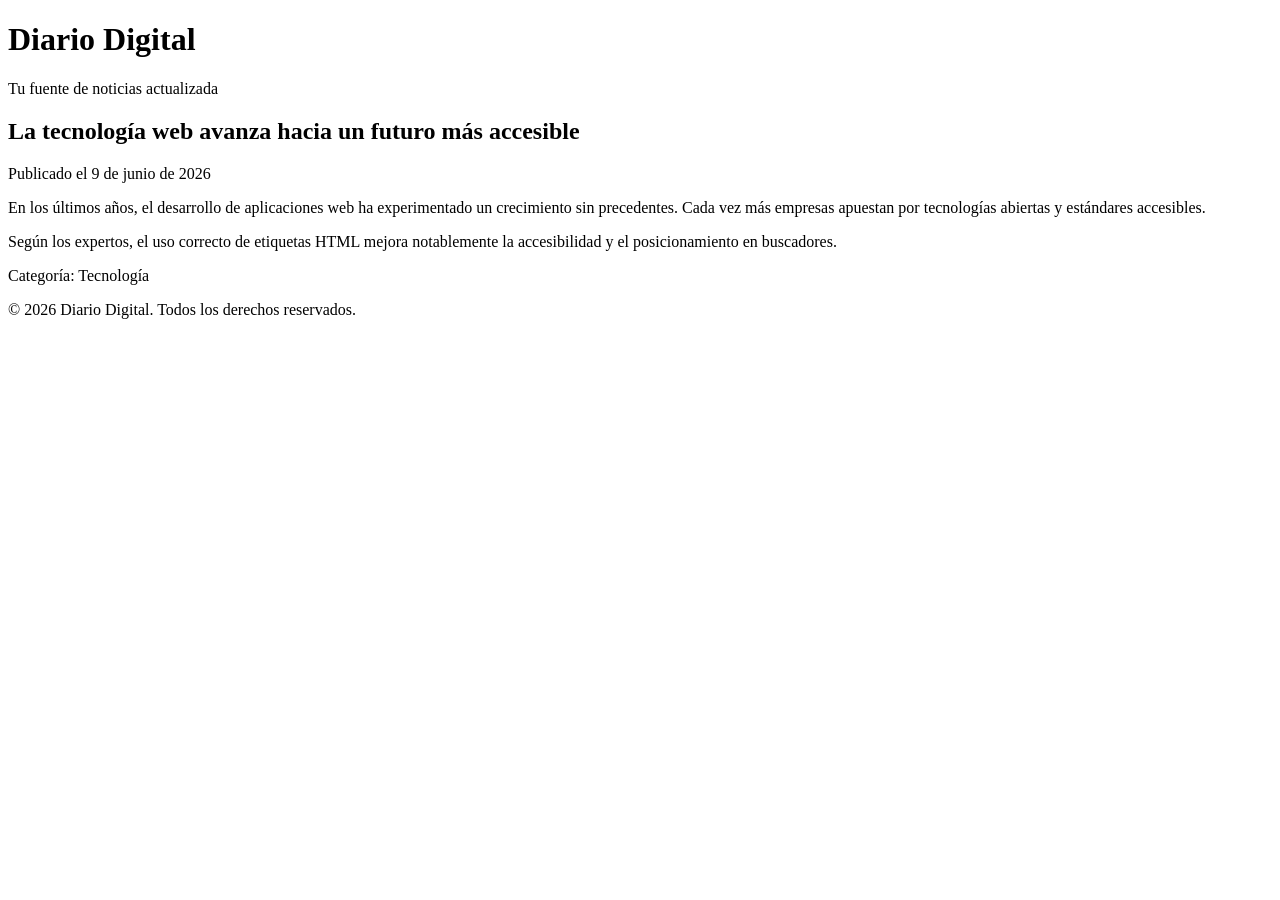
==== index.html @ 78351ef0 "Actividad 02: pagina base de la noticia en HTML" ====
<!DOCTYPE html>
<html lang="es">
<head>
    <meta charset="UTF-8">
    <meta name="viewport" content="width=device-width, initial-scale=1.0">
    <title>Diario Digital - Noticias del Día</title>
</head>
<body>
    <h1>Diario Digital</h1>
    <p>Tu fuente de noticias actualizada</p>

    <h2>La tecnología web avanza hacia un futuro más accesible</h2>
    <p>Publicado el 9 de junio de 2026</p>

    <p>
        En los últimos años, el desarrollo de aplicaciones web ha experimentado
        un crecimiento sin precedentes. Cada vez más empresas apuestan por
        tecnologías abiertas y estándares accesibles.
    </p>

    <p>
        Según los expertos, el uso correcto de etiquetas HTML mejora notablemente
        la accesibilidad y el posicionamiento en buscadores.
    </p>

    <p>Categoría: Tecnología</p>

    <p>&copy; 2026 Diario Digital. Todos los derechos reservados.</p>
</body>
</html>
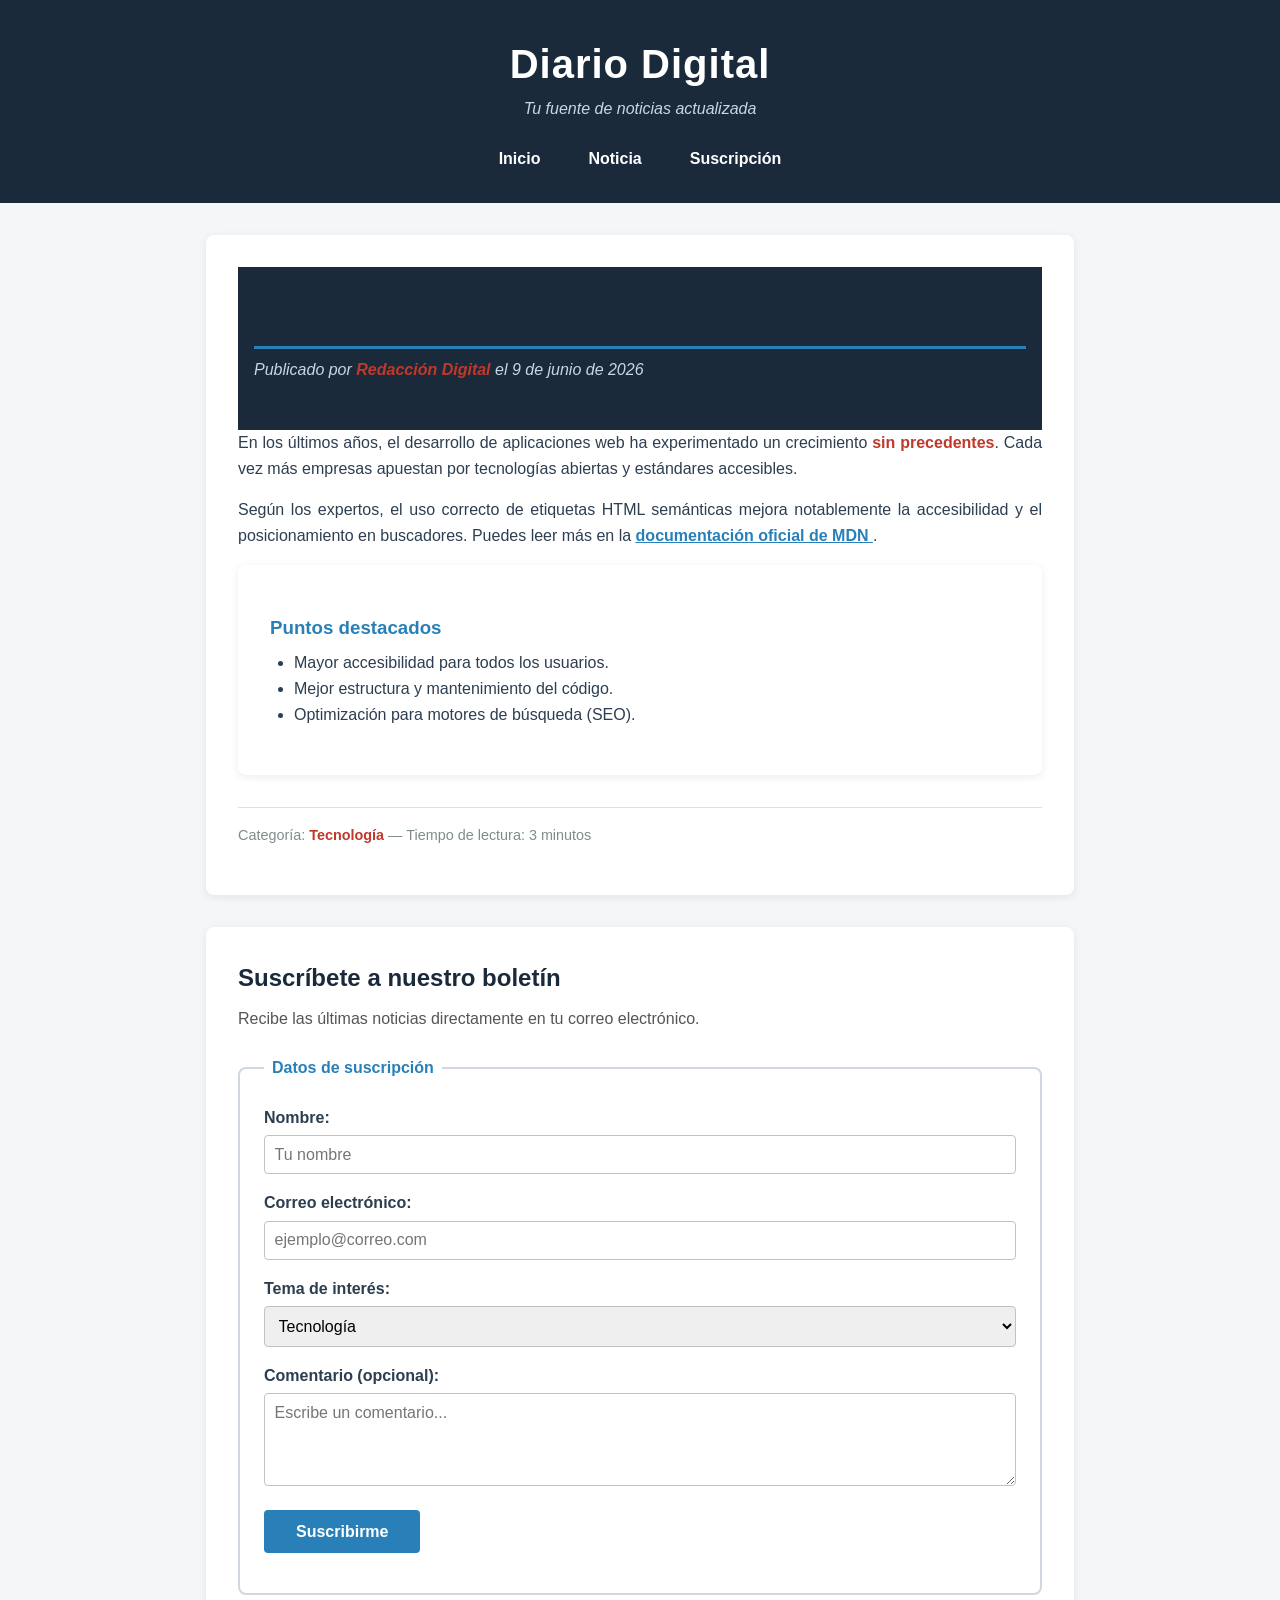
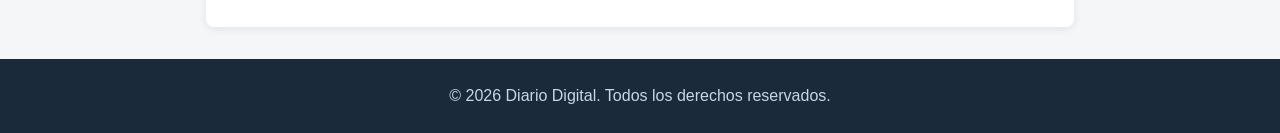
==== commit 8c6bc325: "Actividad 03: HTML semantico (nav, main, article, section), formulario de suscripcion y estilos CSS" ====
--- a/index.html
+++ b/index.html
@@ -4,27 +4,111 @@
     <meta charset="UTF-8">
     <meta name="viewport" content="width=device-width, initial-scale=1.0">
     <title>Diario Digital - Noticias del Día</title>
+    <link rel="stylesheet" href="styles.css">
 </head>
 <body>
-    <h1>Diario Digital</h1>
-    <p>Tu fuente de noticias actualizada</p>
+    <header>
+        <h1>Diario Digital</h1>
+        <p>Tu fuente de noticias actualizada</p>
 
-    <h2>La tecnología web avanza hacia un futuro más accesible</h2>
-    <p>Publicado el 9 de junio de 2026</p>
+        <nav>
+            <ul>
+                <li><a href="#inicio">Inicio</a></li>
+                <li><a href="#noticia">Noticia</a></li>
+                <li><a href="#suscripcion">Suscripción</a></li>
+            </ul>
+        </nav>
+    </header>
 
-    <p>
-        En los últimos años, el desarrollo de aplicaciones web ha experimentado
-        un crecimiento sin precedentes. Cada vez más empresas apuestan por
-        tecnologías abiertas y estándares accesibles.
-    </p>
+    <main id="inicio">
+        <section id="noticia">
+            <article>
+                <header>
+                    <h2>La tecnología web avanza hacia un futuro más accesible</h2>
+                    <p>
+                        Publicado por <strong>Redacción Digital</strong> el
+                        <time datetime="2026-06-09">9 de junio de 2026</time>
+                    </p>
+                </header>
 
-    <p>
-        Según los expertos, el uso correcto de etiquetas HTML mejora notablemente
-        la accesibilidad y el posicionamiento en buscadores.
-    </p>
+                <p>
+                    En los últimos años, el desarrollo de
+                    <span>aplicaciones web</span> ha experimentado un crecimiento
+                    <strong>sin precedentes</strong>. Cada vez más empresas apuestan
+                    por tecnologías abiertas y estándares accesibles.
+                </p>
 
-    <p>Categoría: Tecnología</p>
+                <p>
+                    Según los expertos, el uso correcto de etiquetas
+                    <span>HTML semánticas</span> mejora notablemente la
+                    accesibilidad y el posicionamiento en buscadores. Puedes leer
+                    más en la
+                    <a href="https://developer.mozilla.org/es/docs/Web/HTML" target="_blank" rel="noopener">
+                        documentación oficial de MDN
+                    </a>.
+                </p>
 
-    <p>&copy; 2026 Diario Digital. Todos los derechos reservados.</p>
+                <section>
+                    <h3>Puntos destacados</h3>
+                    <ul>
+                        <li>Mayor accesibilidad para todos los usuarios.</li>
+                        <li>Mejor estructura y mantenimiento del código.</li>
+                        <li>Optimización para motores de búsqueda (SEO).</li>
+                    </ul>
+                </section>
+
+                <footer>
+                    <p>
+                        Categoría: <strong>Tecnología</strong> —
+                        <span>Tiempo de lectura: 3 minutos</span>
+                    </p>
+                </footer>
+            </article>
+        </section>
+
+        <section id="suscripcion">
+            <h2>Suscríbete a nuestro boletín</h2>
+            <p>Recibe las últimas noticias directamente en tu correo electrónico.</p>
+
+            <form action="#" method="post">
+                <fieldset>
+                    <legend>Datos de suscripción</legend>
+
+                    <p>
+                        <label for="nombre">Nombre:</label>
+                        <input type="text" id="nombre" name="nombre" placeholder="Tu nombre" required>
+                    </p>
+
+                    <p>
+                        <label for="email">Correo electrónico:</label>
+                        <input type="email" id="email" name="email" placeholder="ejemplo@correo.com" required>
+                    </p>
+
+                    <p>
+                        <label for="intereses">Tema de interés:</label>
+                        <select id="intereses" name="intereses">
+                            <option value="tecnologia">Tecnología</option>
+                            <option value="deportes">Deportes</option>
+                            <option value="cultura">Cultura</option>
+                            <option value="economia">Economía</option>
+                        </select>
+                    </p>
+
+                    <p>
+                        <label for="comentario">Comentario (opcional):</label>
+                        <textarea id="comentario" name="comentario" rows="4" cols="40" placeholder="Escribe un comentario..."></textarea>
+                    </p>
+
+                    <p>
+                        <button type="submit">Suscribirme</button>
+                    </p>
+                </fieldset>
+            </form>
+        </section>
+    </main>
+
+    <footer>
+        <p>&copy; 2026 Diario Digital. Todos los derechos reservados.</p>
+    </footer>
 </body>
 </html>
--- a/styles.css
+++ b/styles.css
@@ -0,0 +1,213 @@
+/* ===== Reset y base ===== */
+* {
+    margin: 0;
+    padding: 0;
+    box-sizing: border-box;
+}
+
+body {
+    font-family: "Segoe UI", Tahoma, Geneva, Verdana, sans-serif;
+    line-height: 1.6;
+    color: #2c3e50;
+    background-color: #f4f6f8;
+}
+
+/* ===== Encabezado principal ===== */
+header {
+    background-color: #1a2a3a;
+    color: #ffffff;
+    text-align: center;
+    padding: 2rem 1rem;
+}
+
+header h1 {
+    font-size: 2.5rem;
+    letter-spacing: 1px;
+}
+
+header p {
+    color: #c8d6e5;
+    font-style: italic;
+}
+
+/* ===== Navegación ===== */
+nav {
+    margin-top: 1.5rem;
+}
+
+nav ul {
+    list-style: none;
+    display: flex;
+    justify-content: center;
+    flex-wrap: wrap;
+    gap: 1rem;
+}
+
+nav a {
+    color: #ffffff;
+    text-decoration: none;
+    font-weight: bold;
+    padding: 0.5rem 1rem;
+    border-radius: 4px;
+    transition: background-color 0.3s ease;
+}
+
+nav a:hover {
+    background-color: #34495e;
+}
+
+/* ===== Contenido principal ===== */
+main {
+    max-width: 900px;
+    margin: 2rem auto;
+    padding: 0 1rem;
+}
+
+section {
+    background-color: #ffffff;
+    border-radius: 8px;
+    box-shadow: 0 2px 8px rgba(0, 0, 0, 0.08);
+    padding: 2rem;
+    margin-bottom: 2rem;
+}
+
+/* ===== Artículo / Noticia ===== */
+article h2 {
+    color: #1a2a3a;
+    margin-bottom: 0.5rem;
+    border-bottom: 3px solid #2980b9;
+    padding-bottom: 0.5rem;
+}
+
+article p {
+    margin-bottom: 1rem;
+    text-align: justify;
+}
+
+article h3 {
+    color: #2980b9;
+    margin: 1rem 0 0.5rem;
+}
+
+article ul {
+    margin-left: 1.5rem;
+    margin-bottom: 1rem;
+}
+
+article a {
+    color: #2980b9;
+    font-weight: bold;
+}
+
+article a:hover {
+    text-decoration: underline;
+}
+
+strong {
+    color: #c0392b;
+}
+
+article > footer {
+    margin-top: 1.5rem;
+    padding-top: 1rem;
+    border-top: 1px solid #e0e0e0;
+    font-size: 0.9rem;
+    color: #7f8c8d;
+    background: none;
+}
+
+/* ===== Formulario de suscripción ===== */
+#suscripcion h2 {
+    color: #1a2a3a;
+    margin-bottom: 0.5rem;
+}
+
+#suscripcion > p {
+    margin-bottom: 1.5rem;
+    color: #555;
+}
+
+fieldset {
+    border: 2px solid #d0d7de;
+    border-radius: 8px;
+    padding: 1.5rem;
+}
+
+legend {
+    font-weight: bold;
+    color: #2980b9;
+    padding: 0 0.5rem;
+}
+
+form p {
+    margin-bottom: 1rem;
+}
+
+label {
+    display: block;
+    font-weight: bold;
+    margin-bottom: 0.3rem;
+}
+
+input,
+select,
+textarea {
+    width: 100%;
+    padding: 0.6rem;
+    border: 1px solid #bdc3c7;
+    border-radius: 4px;
+    font-size: 1rem;
+    font-family: inherit;
+}
+
+input:focus,
+select:focus,
+textarea:focus {
+    outline: none;
+    border-color: #2980b9;
+    box-shadow: 0 0 0 2px rgba(41, 128, 185, 0.2);
+}
+
+textarea {
+    resize: vertical;
+}
+
+button {
+    background-color: #2980b9;
+    color: #ffffff;
+    border: none;
+    padding: 0.8rem 2rem;
+    font-size: 1rem;
+    font-weight: bold;
+    border-radius: 4px;
+    cursor: pointer;
+    transition: background-color 0.3s ease;
+}
+
+button:hover {
+    background-color: #1f6391;
+}
+
+/* ===== Pie de página ===== */
+body > footer {
+    background-color: #1a2a3a;
+    color: #c8d6e5;
+    text-align: center;
+    padding: 1.5rem 1rem;
+}
+
+/* ===== Responsive ===== */
+@media (max-width: 600px) {
+    header h1 {
+        font-size: 1.8rem;
+    }
+
+    section {
+        padding: 1.2rem;
+    }
+
+    nav ul {
+        flex-direction: column;
+        align-items: center;
+    }
+}
